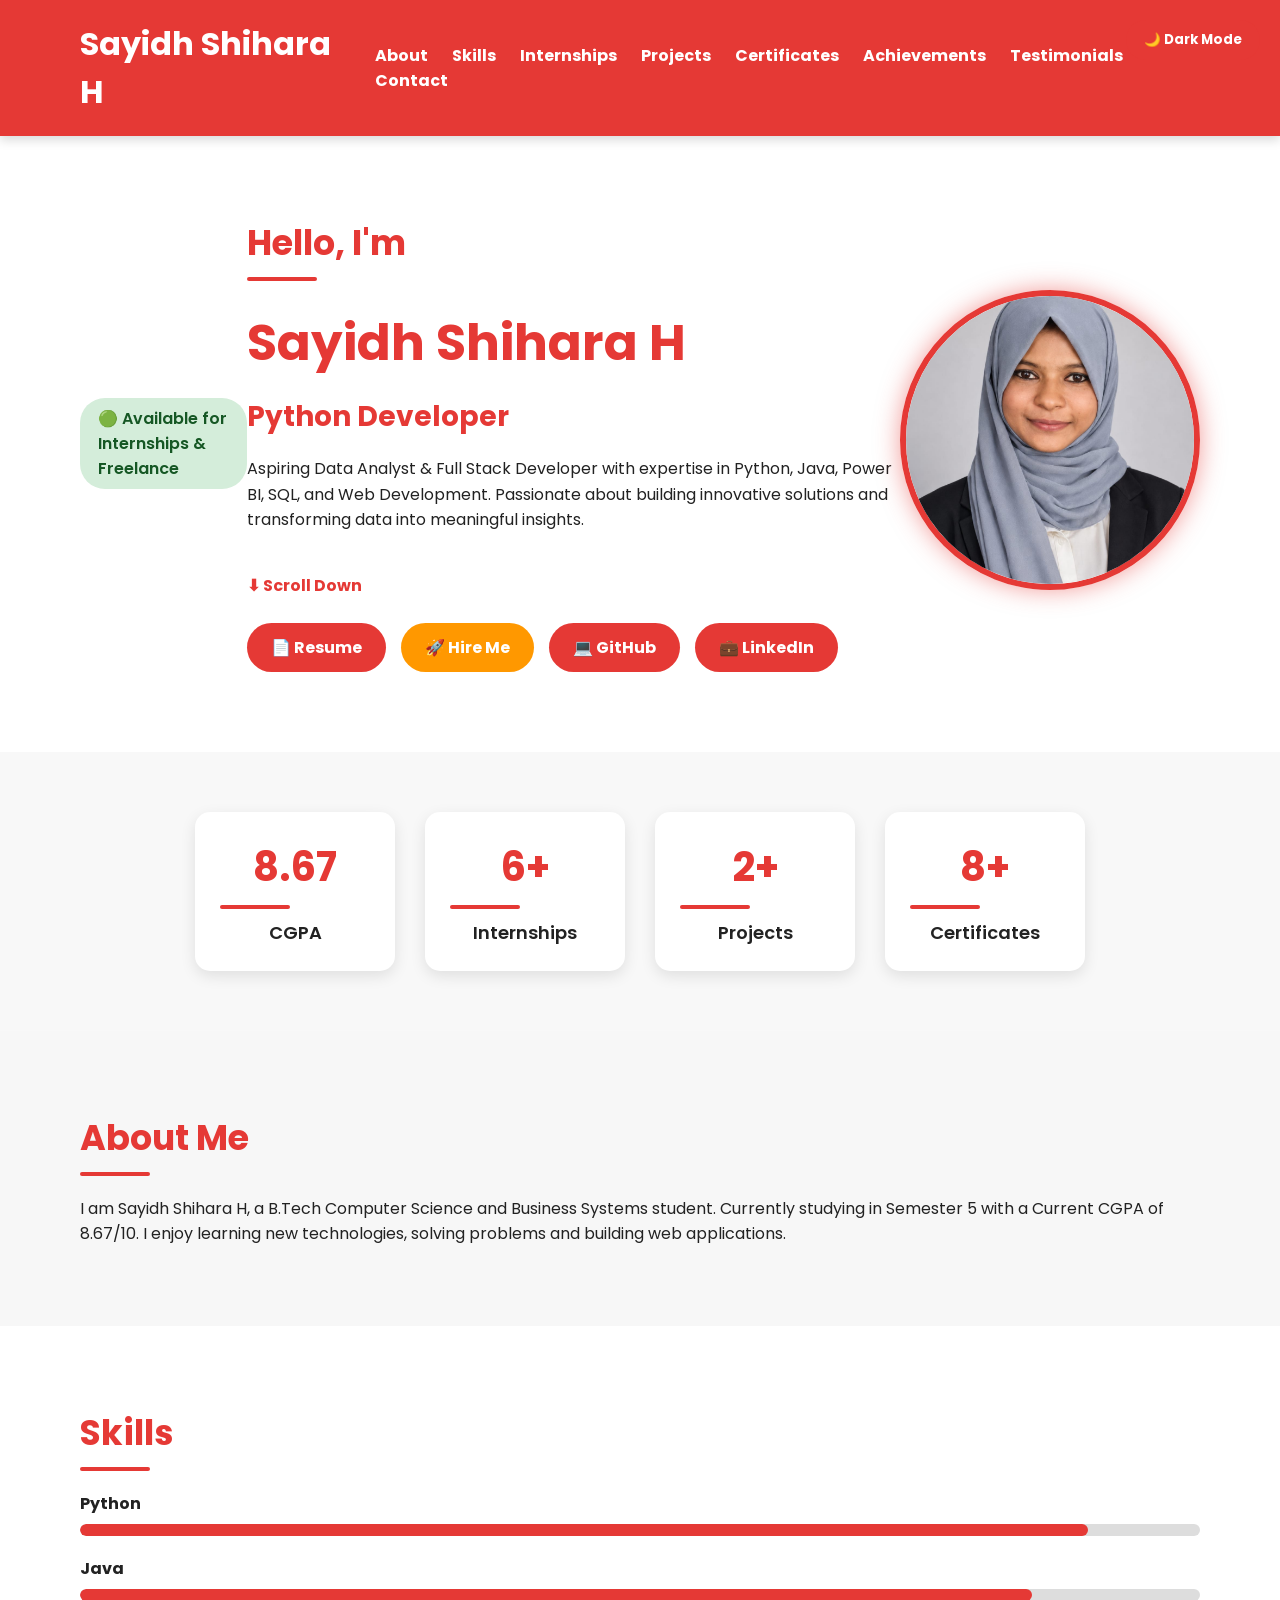
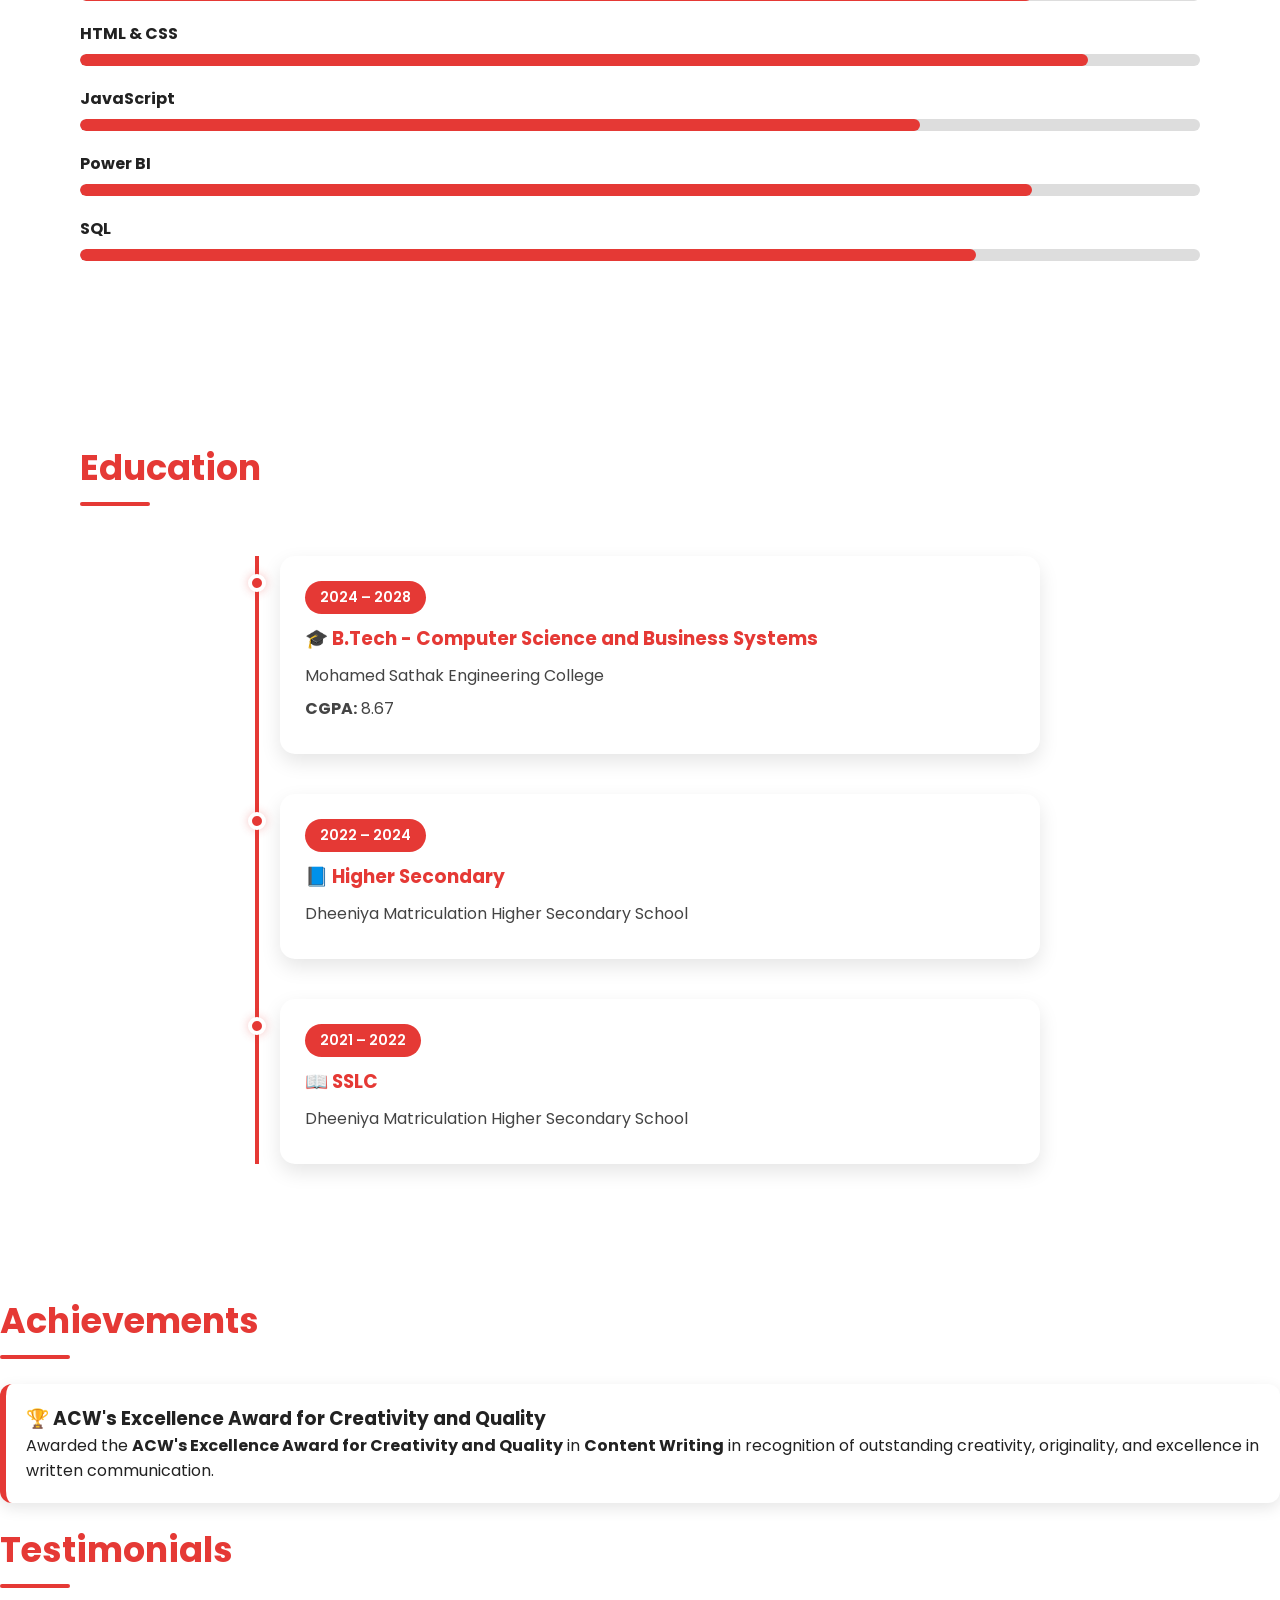
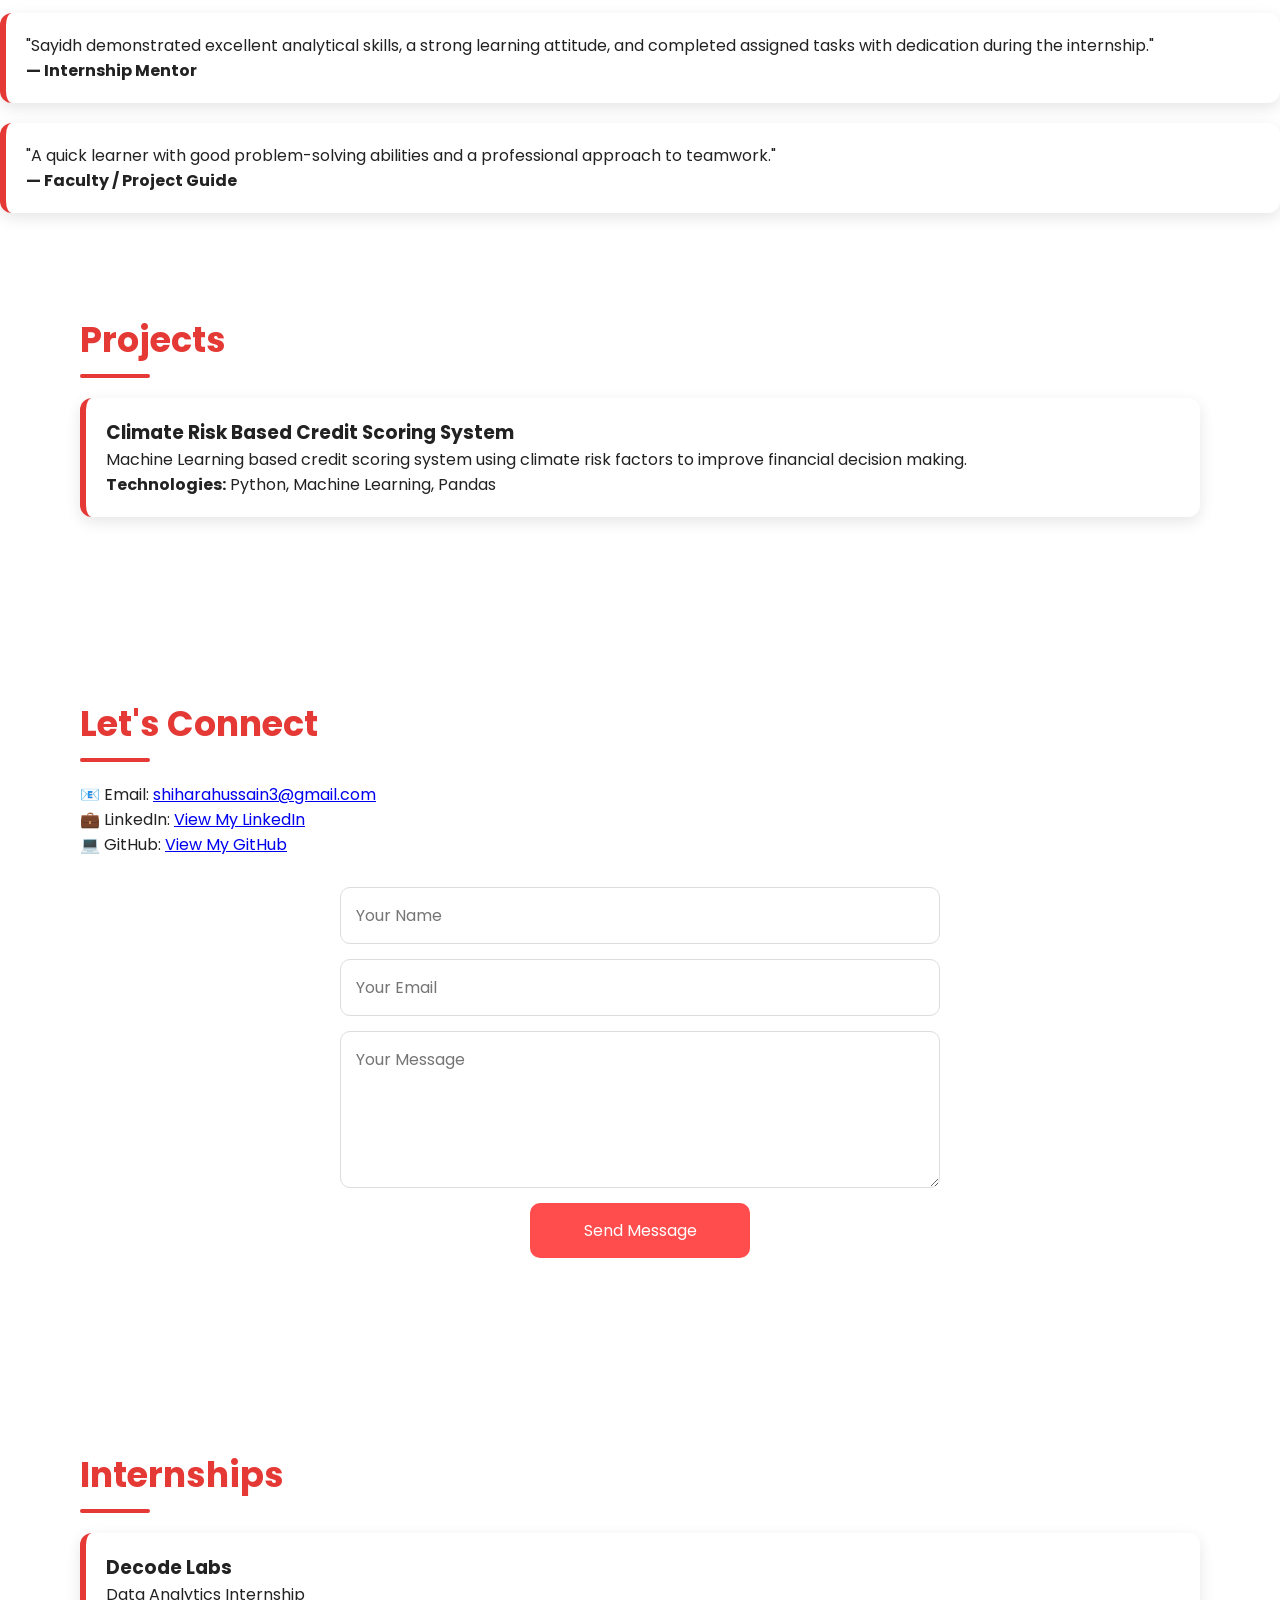
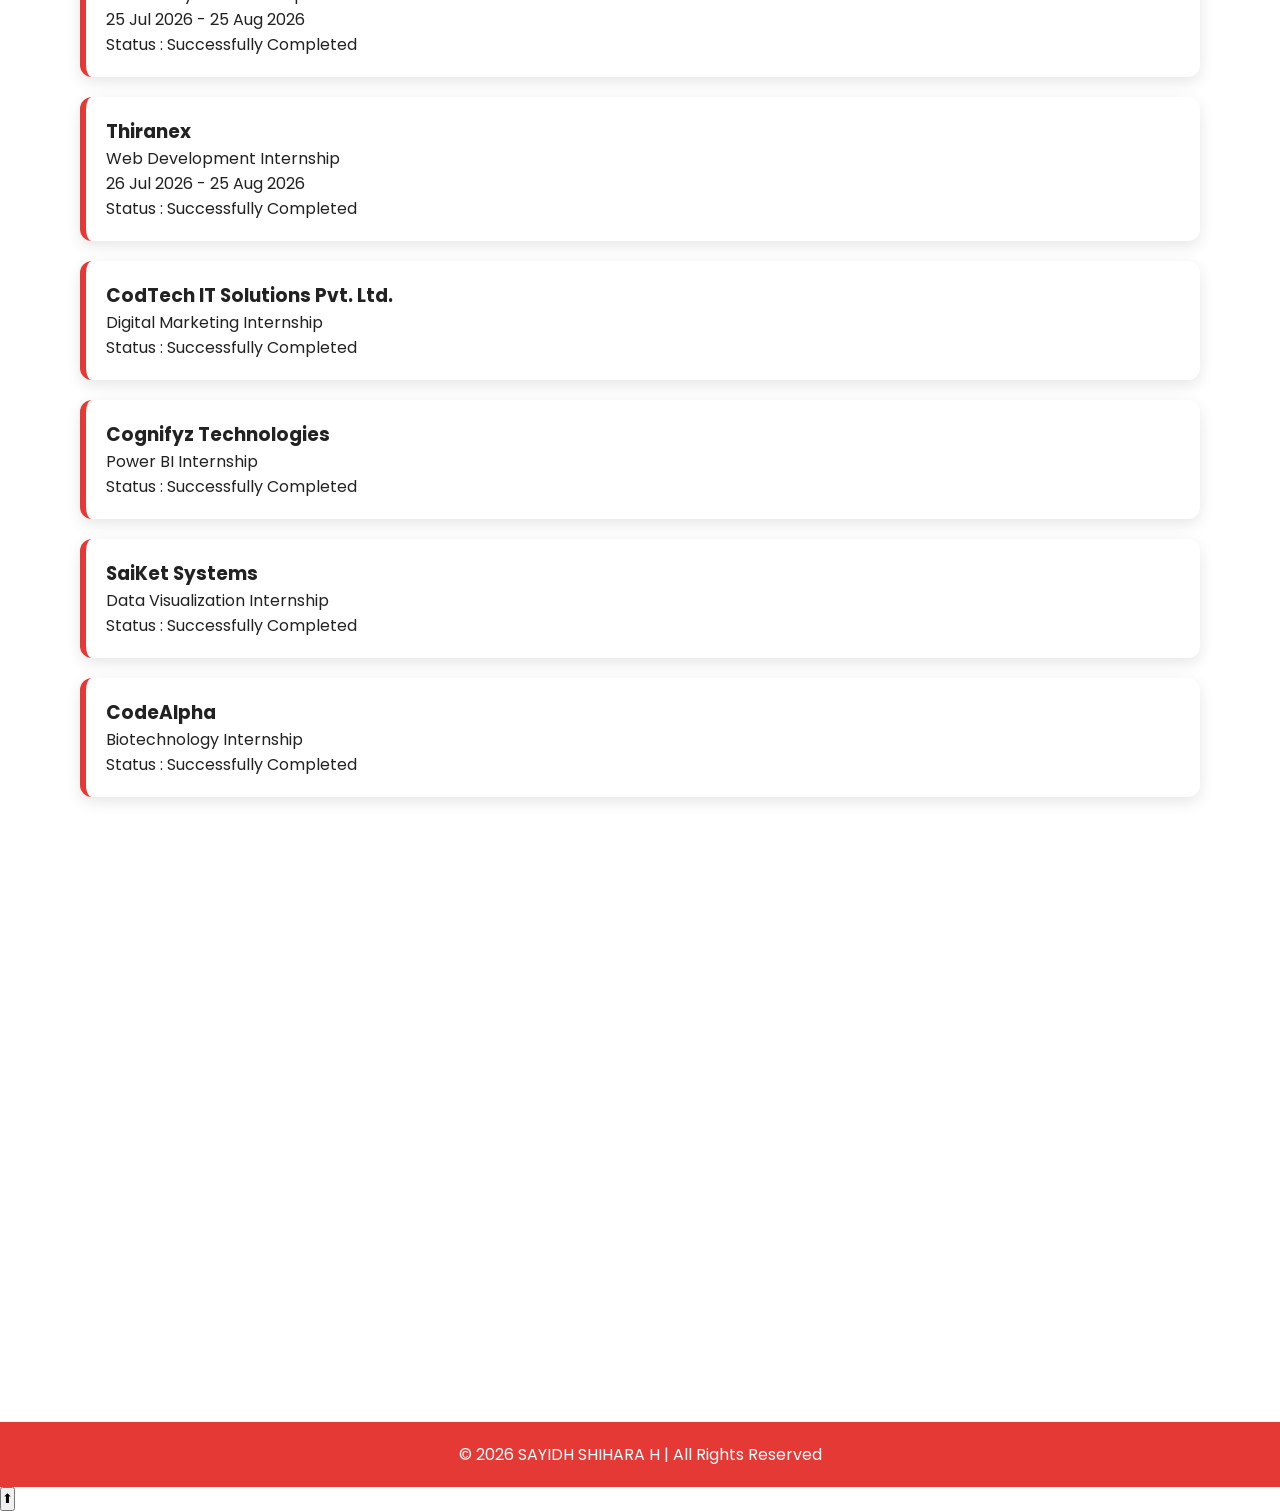
==== index.html @ 44b166b5 "Add files via upload" ====
<!DOCTYPE html>
<html lang="en">

<head>
    <meta charset="UTF-8">
    <meta name="viewport" content="width=device-width, initial-scale=1.0">

    <title>Sayidh Shihara H | Portfolio</title>

    <link rel="icon" type="image/jpeg" href="favicon.jpeg">

    <!-- Google tag (gtag.js) -->
<script async src="https://www.googletagmanager.com/gtag/js?id=G-M0T9Z98PK7"></script>
<script>
  window.dataLayer = window.dataLayer || [];
  function gtag(){dataLayer.push(arguments);}
  gtag('js', new Date());

  gtag('config', 'G-M0T9Z98PK7');
</script>

    <link href="https://fonts.googleapis.com/css2?family=Poppins:wght@300;400;500;600;700&display=swap" rel="stylesheet">
    <link rel="stylesheet" href="style.css">
    <link rel="stylesheet" href="https://unpkg.com/aos@2.3.4/dist/aos.css">
</head>

<body>

    <header>
    <h1>Sayidh Shihara H</h1>

    <nav>
        <a href="#about">About</a>
        <a href="#skills">Skills</a>
        <a href="#experience">Internships</a>
        <a href="#projects">Projects</a>
        <a href="#certificates">Certificates</a>
        <a href="#achievements">Achievements</a>
        <a href="#testimonials">Testimonials</a>
        <a href="#contact">Contact</a>
    </nav>
</header>

<button id="darkModeBtn">🌙 Dark Mode</button>

<section class="hero">

    <p class="badge">🟢 Available for Internships & Freelance</p>

    <div class="hero-text">
        <h2>Hello, I'm</h2>
        <h1>Sayidh Shihara H</h1>

        <h3 id="typing"></h3>

        <p>
            <p>Aspiring Data Analyst & Full Stack Developer with expertise in Python, Java, Power BI, SQL, and Web Development. Passionate about building innovative solutions and transforming data into meaningful insights.
</p>
        </p>

        <div class="scroll-down">
    <a href="#about">⬇ Scroll Down</a>
</div>

       <div class="hero-buttons">

    <a href="resume.pdf" class="btn" download>
    📄 Resume
</a>

    <a href="#contact" class="btn hire-btn">
        🚀 Hire Me
    </a>

    <a href="https://github.com/shiharahussain3-byte" target="_blank" class="btn">
        💻 GitHub
    </a>

   <a href="https://www.linkedin.com/in/sayidh-shihara-h-94041b404" target="_blank" class="btn">
                💼 LinkedIn
            </a>

        </div>

    </div>   
    
    <!-- hero-text CLOSED HERE -->

    <div class="hero-image">
        <img src="images/profile.jpeg" alt="Sayidh Shihara H">
    </div>

</section>

    <section id="stats">

    <div class="stat-card">
        <h2>8.67</h2>
        <p>CGPA</p>
    </div>

    <div class="stat-card">
        <h2>6+</h2>
        <p>Internships</p>
    </div>

    <div class="stat-card">
        <h2>2+</h2>
        <p>Projects</p>
    </div>

    <div class="stat-card">
        <h2>8+</h2>
        <p>Certificates</p>
    </div>

</section>

<section id="about" data-aos="fade-up">

<h2>About Me</h2>

<p>
I am Sayidh Shihara H, a B.Tech Computer Science and Business Systems student.
Currently studying in Semester 5 with a Current CGPA of 8.67/10.
I enjoy learning new technologies, solving problems and building web applications.
</p>

</section>

<section id="skills" data-aos="fade-right">

<h2>Skills</h2>

<div class="skill">
    <p>Python</p>
    <div class="bar"><div class="python"></div></div>
</div>

<div class="skill">
    <p>Java</p>
    <div class="bar"><div class="java"></div></div>
</div>

<div class="skill">
    <p>HTML & CSS</p>
    <div class="bar"><div class="html"></div></div>
</div>

<div class="skill">
    <p>JavaScript</p>
    <div class="bar"><div class="js"></div></div>
</div>

<div class="skill">
    <p>Power BI</p>
    <div class="bar"><div class="powerbi"></div></div>
</div>

<div class="skill">
    <p>SQL</p>
    <div class="bar"><div class="sql"></div></div>
</div>

</section>

<section id="education" data-aos="fade-up">
    <h2>Education</h2>

    <div class="timeline">

        <div class="timeline-item">
            <div class="timeline-dot"></div>

            <div class="timeline-content">
                <span class="year">2024 – 2028</span>
                <h3>🎓 B.Tech - Computer Science and Business Systems</h3>
                <p>Mohamed Sathak Engineering College</p>
                <p><strong>CGPA:</strong> 8.67</p>
            </div>
        </div>

        <div class="timeline-item">
            <div class="timeline-dot"></div>

            <div class="timeline-content">
                <span class="year">2022 – 2024</span>
                <h3>📘 Higher Secondary</h3>
                <p>Dheeniya Matriculation Higher Secondary School</p>
            </div>
        </div>

        <div class="timeline-item">
            <div class="timeline-dot"></div>

            <div class="timeline-content">
                <span class="year">2021 – 2022</span>
                <h3>📖 SSLC</h3>
                <p>Dheeniya Matriculation Higher Secondary School</p>
            </div>
        </div>

    </div>

</section>

<section id="achievements" data-aos="fade-up">

    <h2>Achievements</h2>

    <div class="project">
        <h3>🏆 ACW's Excellence Award for Creativity and Quality</h3>
        <p>
            Awarded the <strong>ACW's Excellence Award for Creativity and Quality</strong>
            in <strong>Content Writing</strong> in recognition of outstanding creativity,
            originality, and excellence in written communication.
        </p>
    </div>

</section>

<section id="testimonials" data-aos="fade-up">

    <h2>Testimonials</h2>

    <div class="project">
        <p>
            "Sayidh demonstrated excellent analytical skills, a strong learning attitude,
            and completed assigned tasks with dedication during the internship."
        </p>

        <h4>— Internship Mentor</h4>
    </div>

    <div class="project">
        <p>
            "A quick learner with good problem-solving abilities and a professional
            approach to teamwork."
        </p>

        <h4>— Faculty / Project Guide</h4>
    </div>

</section>

<section id="projects" data-aos="zoom-in">

<h2>Projects</h2>

<div class="project">
<h3>Climate Risk Based Credit Scoring System</h3>

<p>
Machine Learning based credit scoring system using climate risk factors to improve financial decision making.
</p>

<p><strong>Technologies:</strong> Python, Machine Learning, Pandas</p>

</div>

</section>

<section id="contact" data-aos="fade-up">

<h2>Let's Connect</h2>

<p>
📧 Email:
<a href="mailto:shiharahussain3@gmail.com">
shiharahussain3@gmail.com
</a>
</p>

<p>
💼 LinkedIn:
<a href="https://www.linkedin.com/in/sayidh-shihara-h-94041b404" target="_blank">
View My LinkedIn
</a>
</p>

<p>
💻 GitHub:
<a href="https://github.com/shiharahussain3-byte" target="_blank">
View My GitHub
</a>
</p>

<form action="https://formspree.io/f/xdenovek" method="POST" class="contact-form">

    <input type="text" name="name" placeholder="Your Name" required>

    <input type="email" name="email" placeholder="Your Email" required>

    <textarea name="message" rows="5" placeholder="Your Message" required></textarea>

    <button type="submit">Send Message</button>

</form>

</section>

<section id="experience" data-aos="fade-left"> 

<h2>Internships</h2>

<div class="project">
<h3>Decode Labs</h3>
<p>Data Analytics Internship</p>
<p>25 Jul 2026 - 25 Aug 2026</p>
<p>Status : Successfully Completed</p>
</div>

<div class="project">
<h3>Thiranex</h3>
<p>Web Development Internship</p>
<p>26 Jul 2026 - 25 Aug 2026</p>
<p>Status : Successfully Completed</p>
</div>

<div class="project">
<h3>CodTech IT Solutions Pvt. Ltd.</h3>
<p>Digital Marketing Internship</p>
<p>Status : Successfully Completed</p>
</div>

<div class="project">
<h3>Cognifyz Technologies</h3>
<p>Power BI Internship</p>
<p>Status : Successfully Completed</p>
</div>

<div class="project">
<h3>SaiKet Systems</h3>
<p>Data Visualization Internship</p>
<p>Status : Successfully Completed</p>
</div>

<div class="project">
<h3>CodeAlpha</h3>
<p>Biotechnology Internship</p>
<p>Status : Successfully Completed</p>
</div>

</section>

<section id="certificates" data-aos="flip-up">

<h2>Certificates</h2>

<ul>
<li>Python Programming</li>
<li>Power BI</li>
<li>Data Analytics Internship - Decode Labs (Successfully completed)</li>
<li>Web Development Internship - Thiranex (Successfully completed)</li>
<li>Digital Marketing Internship - CodTech (Successfully completed)</li>
<li>Power BI Internship - Cognifyz (Successfully completed)</li>
<li>Data Visualization Internship - SaiKet (Successfully completed)</li>
<li>Biotechnology Internship - CodeAlpha (Successfully completed)</li>

</ul>

</section>

<footer>

    <p>© 2026 SAYIDH SHIHARA H | All Rights Reserved</p>

</footer>

<button id="topBtn">⬆</button>

<script src="https://unpkg.com/aos@2.3.4/dist/aos.js"></script>

<script>
AOS.init({
    duration:1000,
    once:true
});
</script>

<script src="script.js"></script>

</body>
</html>
---- style.css ----
html{
    scroll-behavior:smooth;
}

*{
    margin:0;
    padding:0;
    box-sizing:border-box;
    font-family:'Poppins',sans-serif;
}

html{
    scroll-behavior: smooth;
}

*{
    margin:0;
    padding:0;
    box-sizing:border-box;
}

body{
    font-family:Arial, sans-serif;
    background:#ffffff;
    color:#222;
}

header{
    display:flex;
    justify-content:space-between;
    align-items:center;
    padding:20px 80px;
    background:#E53935;

    position:sticky;
    top:0;
    z-index:1000;
    box-shadow:0 4px 10px rgba(0,0,0,0.15);
}

header h1{
    color:white;
}

nav a{
    color:white;
    text-decoration:none;
    margin-left:20px;
    font-weight:bold;
}

@media(max-width:768px){

    header{
    padding:20px;
    flex-direction:column;
}

}

.hero{
    display:flex;
    justify-content:space-around;
    align-items:center;
    padding:80px;
}

.hero-text h1{
    font-size:50px;
    color:#E53935;
}

.hero-text h3{
    margin:15px 0;
}

.hero-text p{
    margin-bottom:20px;
    line-height:1.6;
}

.btn{
    display:inline-block;
    padding:12px 25px;
    background:#E53935;
    color:white;
    text-decoration:none;
    border-radius:30px;
    font-weight:bold;
    transition:0.3s;
}

.btn:hover{
    background:black;
    transform:scale(1.05);
}

.hero-image img{
    width:300px;
    height:300px;
    object-fit:cover;
    border-radius:50%;
    border:6px solid #E53935;
    box-shadow:0 0 25px rgba(229,57,53,0.5);
    transition:0.4s;
}

.hero-image img:hover{
    transform:scale(1.05);
    box-shadow:0 0 40px rgba(229,57,53,0.8);
}

#about{
    padding:80px;
    background:#f7f7f7;
}

#about h2{
    color:#E53935;
    margin-bottom:20px;
}

#skills,
#education,
#experience,
#projects,
#certificates,
#contact{
    padding:80px;
}

#skills h2,
#education h2,
#experience h2,
#projects h2,
#certificates h2,
#contact h2{
    color:#E53935;
    margin-bottom:20px;
}

#skills ul,
#certificates ul{
    list-style:square;
    margin-left:30px;
}

#skills li,
#certificates li{
    margin:10px 0;
}

.project{
    background: white;
    padding: 20px;
    margin: 20px 0;
    border-left: 6px solid #E53935;
    border-radius: 12px;
    box-shadow: 0 5px 15px rgba(0,0,0,0.1);
    transition: 0.3s;
}

.project:hover{
    transform: translateY(-8px);
    box-shadow: 0 10px 25px rgba(0,0,0,0.2);
}

footer{
    background:#E53935;
    color:white;
    text-align:center;
    padding:20px;
}

#skills ul{
    display: flex;
    flex-wrap: wrap;
    gap: 15px;
    list-style: none;
    padding: 0;
}

#skills li{
    background: #E53935;
    color: white;
    padding: 12px 22px;
    border-radius: 30px;
    font-weight: bold;
    transition: 0.3s;
}

#skills li:hover{
    background: black;
    transform: scale(1.1);
}

section h2{
    font-size: 35px;
    color: #E53935;
    margin-bottom: 25px;
    position: relative;
}

section h2::after{
    content: "";
    width: 70px;
    height: 4px;
    background: #E53935;
    display: block;
    margin-top: 8px;
    border-radius: 5px;
}

.skill{
    margin-bottom:20px;
}

.skill p{
    font-weight:bold;
    margin-bottom:8px;
}

.bar{
    width:100%;
    height:12px;
    background:#ddd;
    border-radius:10px;
    overflow:hidden;
}

.bar div{
    height:100%;
    background:#E53935;
    border-radius:10px;
}

.python{width:90%;}
.java{width:85%;}
.html{width:90%;}
.js{width:75%;}
.powerbi{width:85%;}
.sql{width:80%;}

.social{
    text-align:center;
    margin-top:20px;
}

.social a{
    display:inline-block;
    margin:10px;
    padding:10px 20px;
    background:#E53935;
    color:white;
    text-decoration:none;
    border-radius:25px;
    font-weight:bold;
    transition:0.3s;
}

.social a:hover{
    background:black;
    transform:translateY(-3px);
}

#stats{
    display:flex;
    justify-content:center;
    gap:30px;
    flex-wrap:wrap;
    padding:60px 10%;
    background:#f8f8f8;
}

.stat-card{
    background:white;
    width:200px;
    text-align:center;
    padding:25px;
    border-radius:15px;
    box-shadow:0 5px 15px rgba(0,0,0,0.1);
    transition:0.3s;
}

.stat-card:hover{
    transform:translateY(-10px);
}

.stat-card h2{
    color:#E53935;
    font-size:40px;
    margin-bottom:10px;
}

.stat-card p{
    font-size:18px;
    font-weight:600;
}

#darkModeBtn{
    position:fixed;
    top:20px;
    right:20px;
    padding:10px 18px;
    border:none;
    border-radius:30px;
    background:#E53935;
    color:white;
    cursor:pointer;
    font-weight:bold;
    z-index:1000;
}

#darkModeBtn:hover{
    background:black;
}

.dark{
    background:#121212;
    color:white;
}

.dark header,
.dark footer{
    background:#1e1e1e;
}

.dark .project,
.dark .stat-card{
    background:#222;
    color:white;
}

.dark a{
    color:#ff6b6b;
}

#typing{
    color:#E53935;
    font-size:28px;
    font-weight:700;
    height:40px;
}

#darkModeBtn{
    position:fixed;
    top:20px;
    right:20px;
    padding:10px 18px;
    border:none;
    border-radius:30px;
    background:#E53935;
    color:white;
    cursor:pointer;
    font-weight:bold;
    z-index:9999;
}

.dark{
    background:#121212;
    color:white;
}

.dark header{
    background:#1f1f1f;
}

.dark footer{
    background:#1f1f1f;
}

/* About Section */
.dark #about{
    background:#1a1a1a;
    color:white;
}

.dark #about h2{
    color:#ff4d4d;
}

.dark #about p{
    color:white;
}

/* Skills */
.dark #skills{
    background:#121212;
    color:white;
}

.dark #skills h2{
    color:#ff4d4d;
}

.dark .skill p{
    color:white;
}

/* Projects */
.dark #projects{
    background:#1a1a1a;
    color:white;
}

.dark #projects h2,
.dark #projects h3{
    color:#ff4d4d;
}

.dark .project p{
    color:white;
}

/* Internships */
.dark #experience{
    background:#121212;
    color:white;
}

.dark #experience h2{
    color:#ff4d4d;
}

/* Certificates */
.dark #certificates{
    background:#1a1a1a;
    color:white;
}

.dark #certificates h2{
    color:#ff4d4d;
}

.dark #certificates li{
    color:white;
}

/* Contact */
.dark #contact{
    background:#121212;
    color:white;
}

.dark #contact h2{
    color:#ff4d4d;
}

.dark #contact a{
    color:#4da6ff;
}

@media(max-width:768px){

.hero{
    flex-direction:column;
    text-align:center;
}

.hero-text h1{
    font-size:28px;
    white-space:nowrap;
}

.hero-image img{
    width:220px;
    height:220px;
}

nav{
    display:flex;
    flex-wrap:wrap;
    justify-content:center;
    gap:10px;
}

#stats{
    flex-direction:column;
    align-items:center;
}

.stat-card{
    width:90%;
}

}

.social-links{
    margin-top:20px;
}

.social-links a{
    display:inline-block;
    margin-right:15px;
    margin-top:10px;
    padding:10px 20px;
    background:#E53935;
    color:white;
    text-decoration:none;
    border-radius:25px;
    font-weight:600;
    transition:0.3s;
}

.social-links a:hover{
    background:black;
    transform:translateY(-3px);
}

.hero-buttons{
    display:flex;
    gap:15px;
    flex-wrap:wrap;
    margin-top:25px;
}

.hero-buttons .btn{
    text-decoration:none;
    padding:12px 24px;
    border-radius:30px;
}

.contact-form{
    max-width:600px;
    margin:40px auto;
    display:flex;
    flex-direction:column;
    gap:15px;
}

.contact-form input,
.contact-form textarea{
    padding:15px;
    border:2px solid #E53935;
    border-radius:10px;
    font-size:16px;
    outline:none;
}

.contact-form input:focus,
.contact-form textarea:focus{
    border-color:black;
}

.contact-form button{
    width:220px;
    margin:auto;
}

.contact-form{
    max-width:600px;
    margin:30px auto;
    display:flex;
    flex-direction:column;
    gap:15px;
}

.contact-form input,
.contact-form textarea{
    padding:15px;
    border:1px solid #ddd;
    border-radius:10px;
    font-size:16px;
    font-family:'Poppins',sans-serif;
}

.contact-form button{
    background:#ff4d4d;
    color:white;
    border:none;
    padding:15px;
    border-radius:10px;
    cursor:pointer;
    font-size:16px;
    transition:.3s;
}

.contact-form button:hover{
    background:#e63b3b;
    transform:translateY(-2px);
}

.hire-btn{
    background:#ff9800;
    color:white !important;
    text-decoration:none;
}

.hire-btn:hover{
    background:#ff6f00;
}

.badge{
    display:inline-block;
    margin:15px 0;
    padding:8px 18px;
    background:#d4edda;
    color:#155724;
    border-radius:25px;
    font-weight:600;
}

.scroll-down{
    margin-top:40px;
}

.scroll-down a{
    text-decoration:none;
    color:#E53935;
    font-weight:bold;
    animation:bounce 1.5s infinite;
}

@keyframes bounce{
    0%,100%{transform:translateY(0);}
    50%{transform:translateY(10px);}
}

.badge{
    display:inline-block;
    margin:15px 0;
    padding:8px 18px;
    background:#d4edda;
    color:#155724;
    border-radius:25px;
    font-weight:600;
}

/* Education Timeline */

.timeline{
    position:relative;
    max-width:800px;
    margin:50px auto;
    padding-left:40px;
}

.timeline::before{
    content:"";
    position:absolute;
    left:15px;
    top:0;
    width:4px;
    height:100%;
    background:#E53935;
}

.timeline-item{
    position:relative;
    margin-bottom:40px;
}

.timeline-dot{
    position:absolute;
    left:-32px;
    top:18px;
    width:18px;
    height:18px;
    background:#E53935;
    border-radius:50%;
    border:4px solid white;
    box-shadow:0 0 10px rgba(229,57,53,.3);
}

.timeline-content{
    background:#fff;
    padding:25px;
    border-radius:15px;
    box-shadow:0 8px 20px rgba(0,0,0,.1);
    transition:.3s;
}

.timeline-content:hover{
    transform:translateY(-6px);
    box-shadow:0 12px 25px rgba(0,0,0,.15);
}

.timeline-content h3{
    color:#E53935;
    margin:10px 0;
}

.timeline-content p{
    margin:8px 0;
    color:#444;
}

.year{
    display:inline-block;
    background:#E53935;
    color:#fff;
    padding:6px 15px;
    border-radius:20px;
    font-size:14px;
    font-weight:600;
}

/* Dark Mode */

.dark .timeline-content{
    background:#222;
}

.dark .timeline-content p{
    color:white;
}

.dark .timeline-dot{
    border-color:#222;
}

/* Mobile */

@media(max-width:768px){

.timeline{
    padding-left:30px;
}

.timeline-dot{
    left:-28px;
}

.timeline-content{
    padding:18px;
}

}
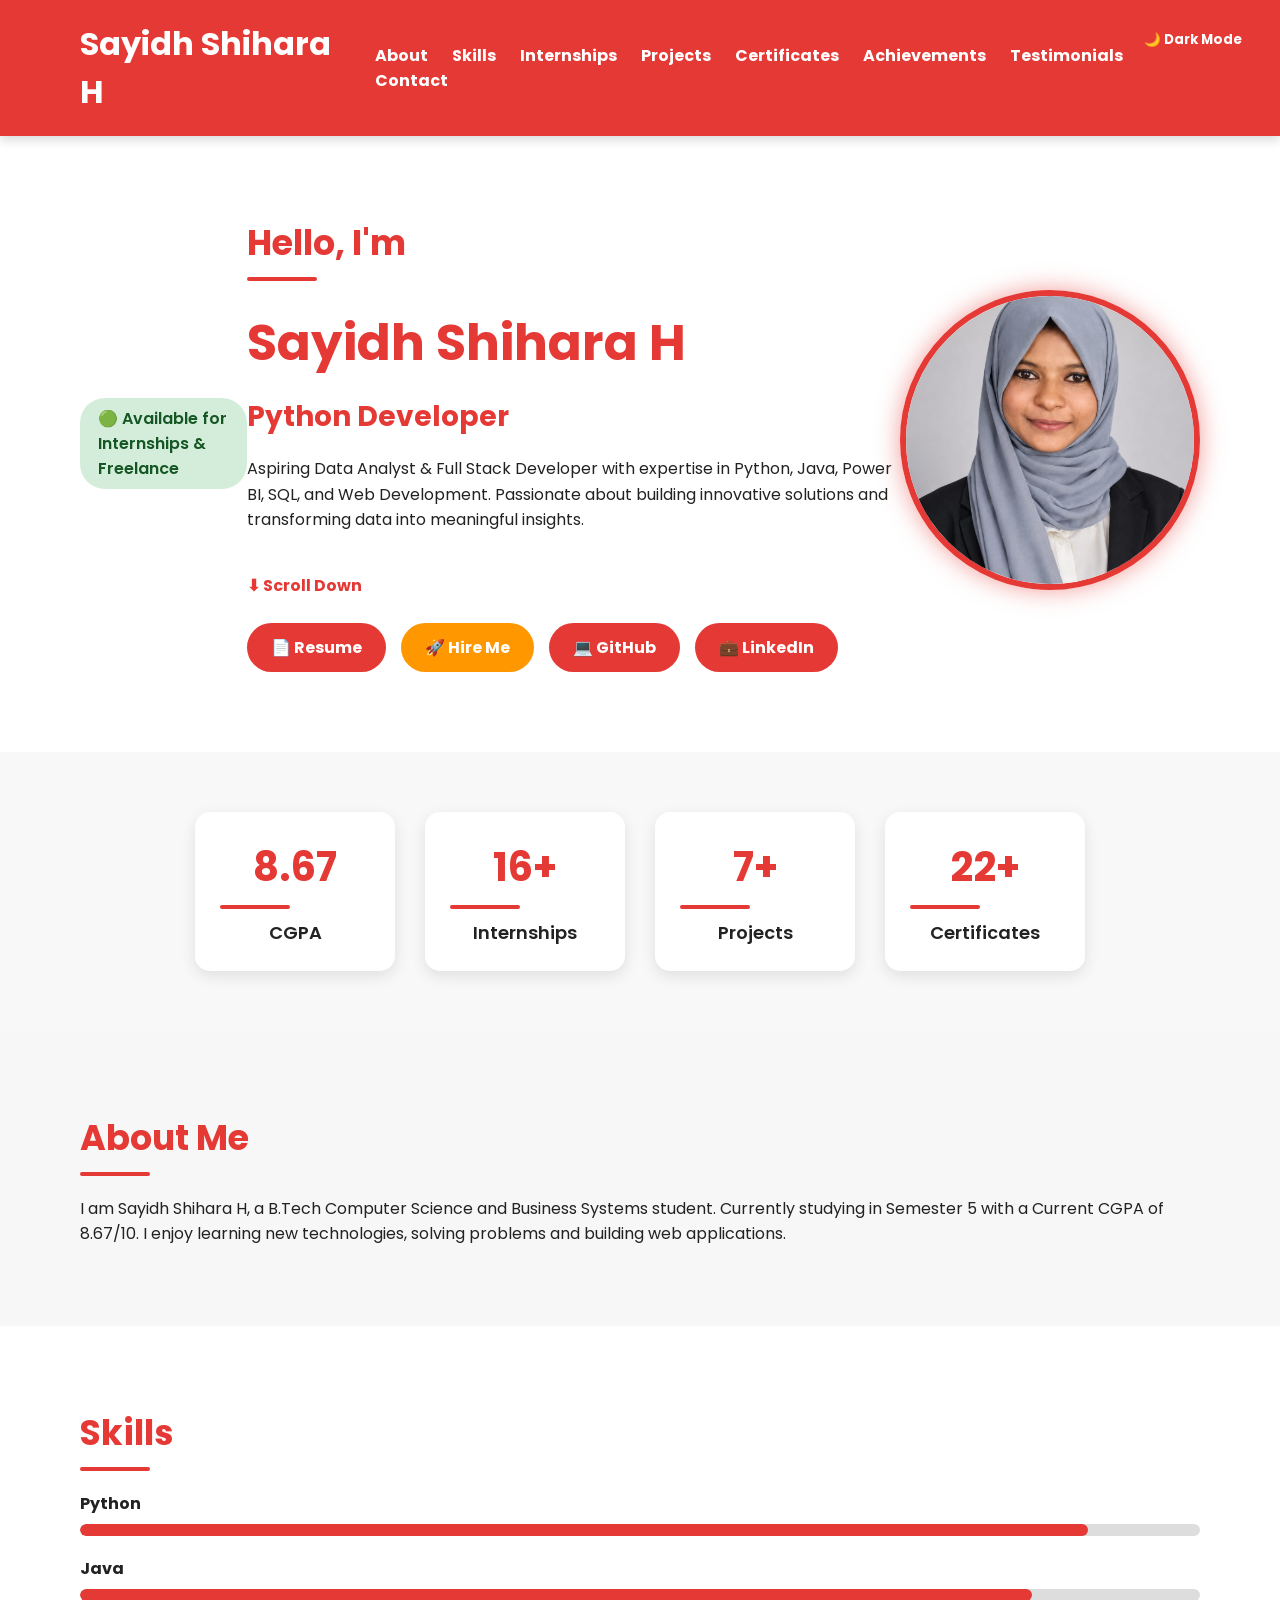
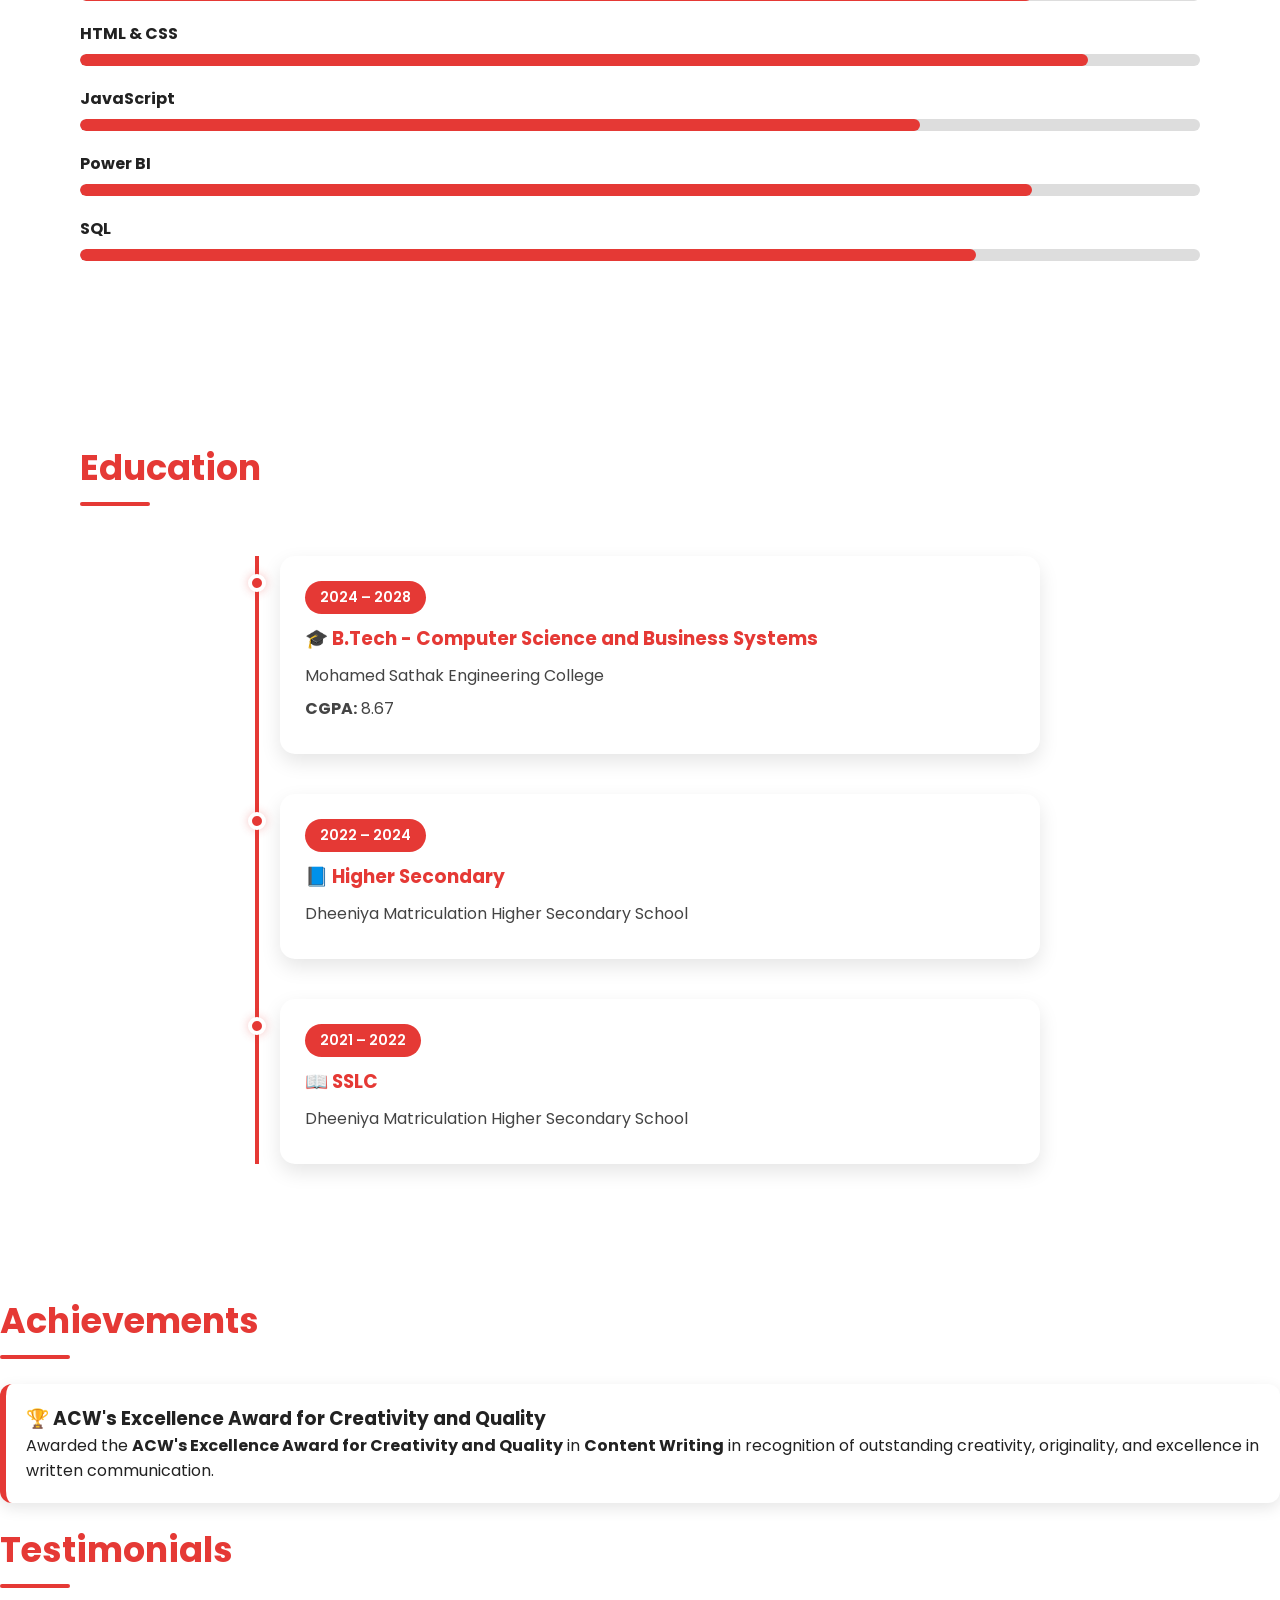
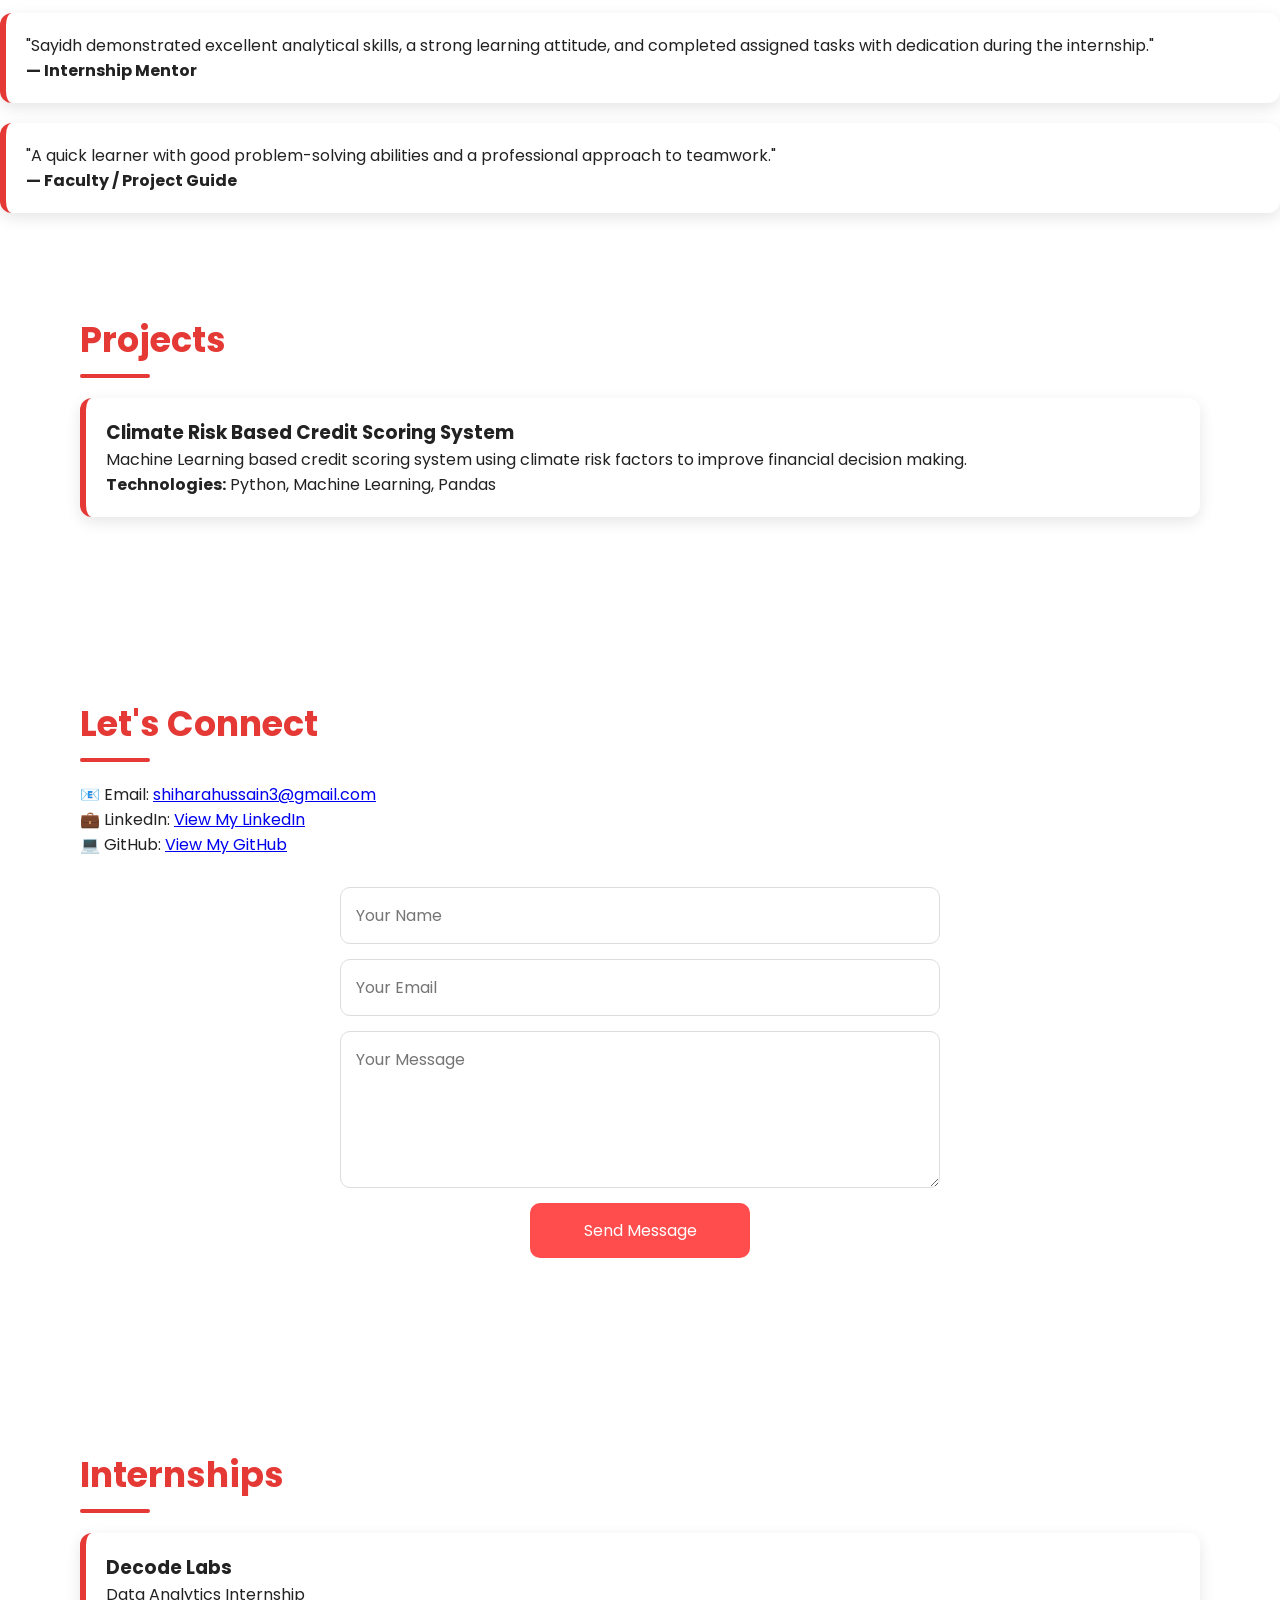
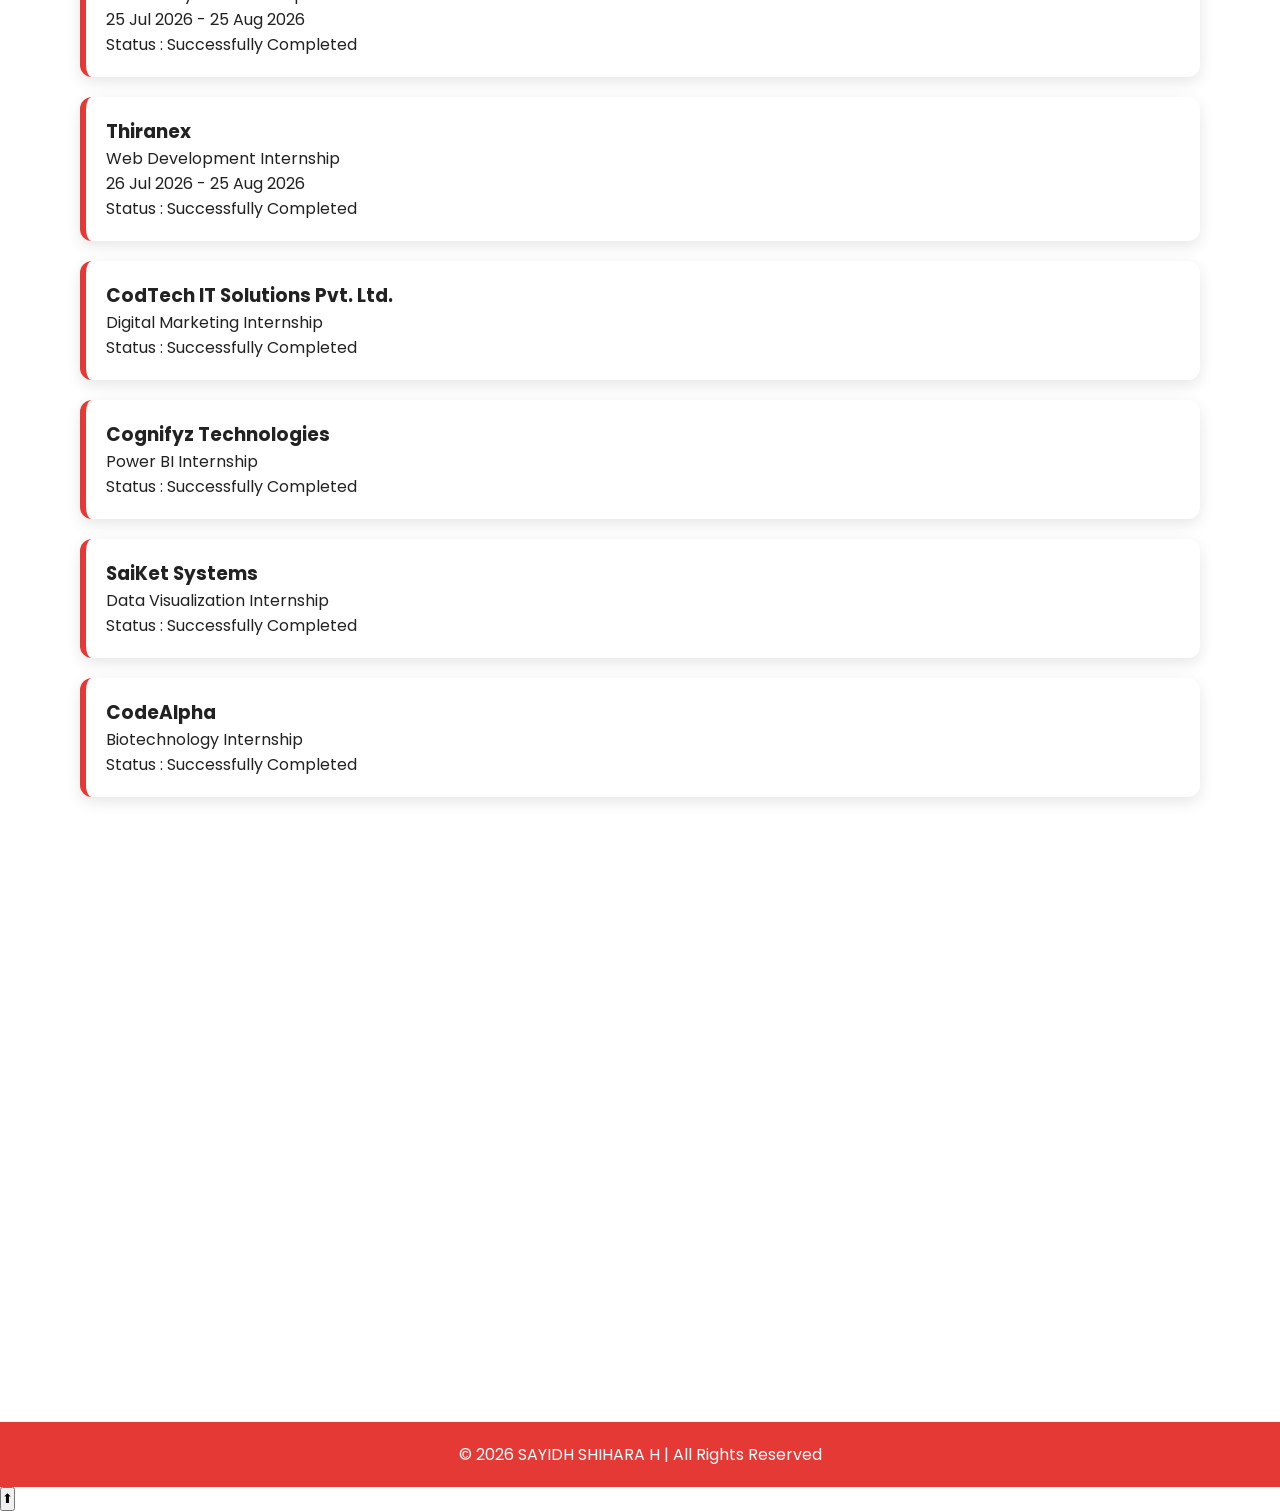
==== commit 9e6ce631: "Add files via upload" ====
--- a/index.html
+++ b/index.html
@@ -64,7 +64,10 @@
 
        <div class="hero-buttons">
 
-    <a href="resume.pdf" class="btn" download>
+<a href="SAYIDH_SHIHARA_H_ATS_RESUME.pdf"
+   target="_blank"
+   class="btn"
+   download>
     📄 Resume
 </a>
 
@@ -100,17 +103,17 @@
     </div>
 
     <div class="stat-card">
-        <h2>6+</h2>
+        <h2>16+</h2>
         <p>Internships</p>
     </div>
 
     <div class="stat-card">
-        <h2>2+</h2>
+        <h2>7+</h2>
         <p>Projects</p>
     </div>
 
     <div class="stat-card">
-        <h2>8+</h2>
+        <h2>22+</h2>
         <p>Certificates</p>
     </div>
 
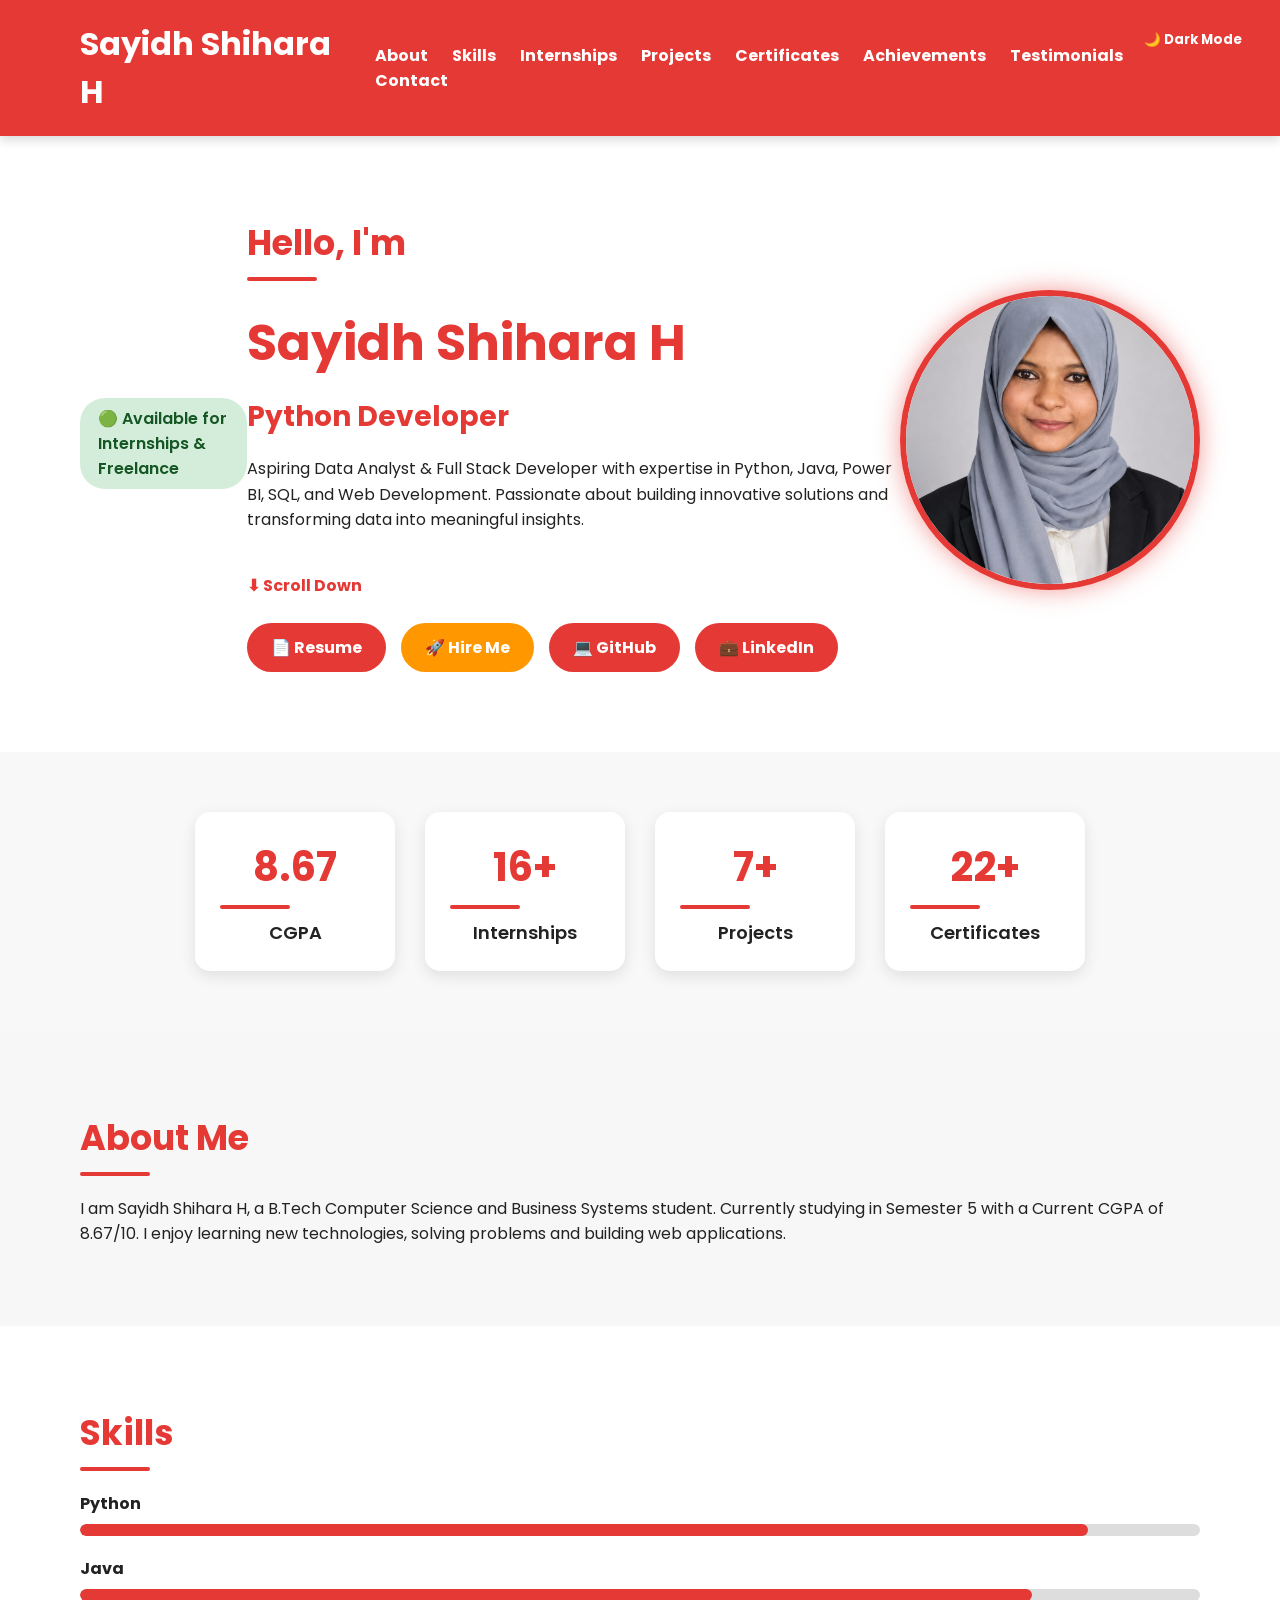
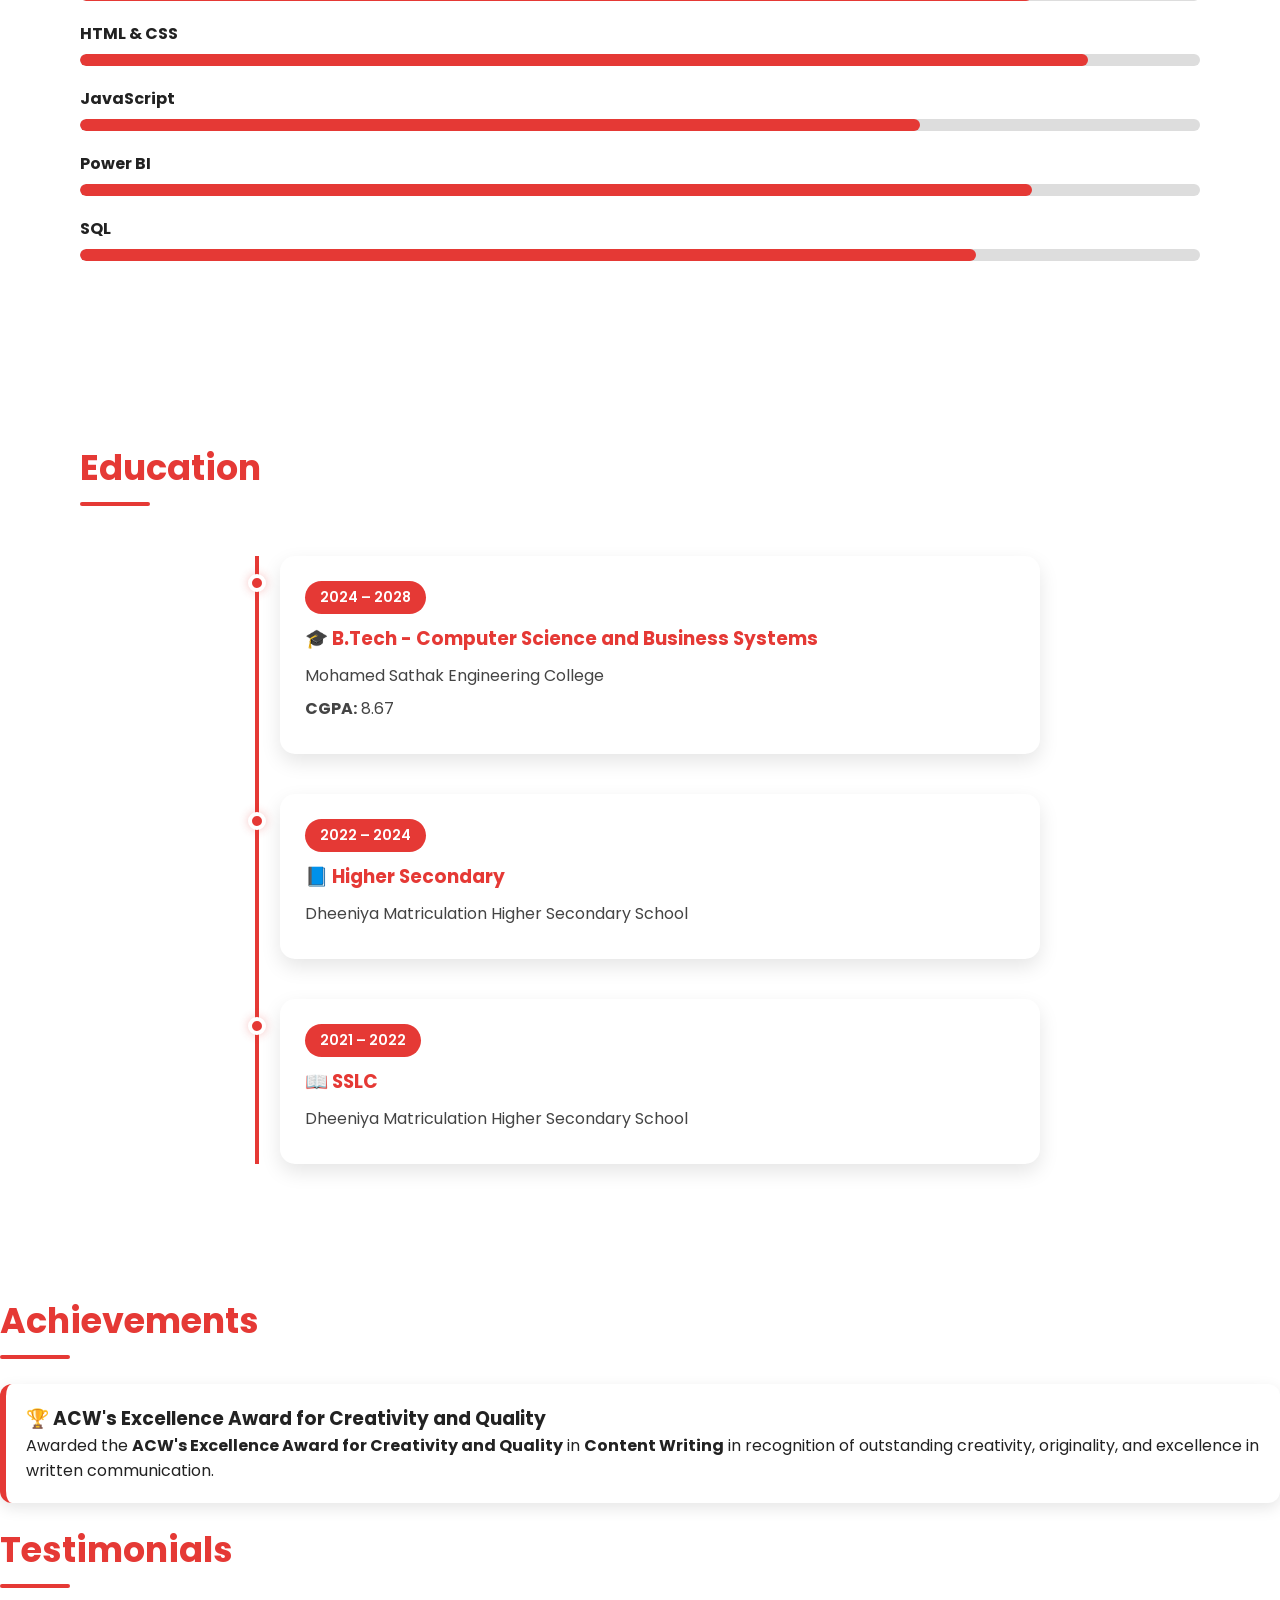
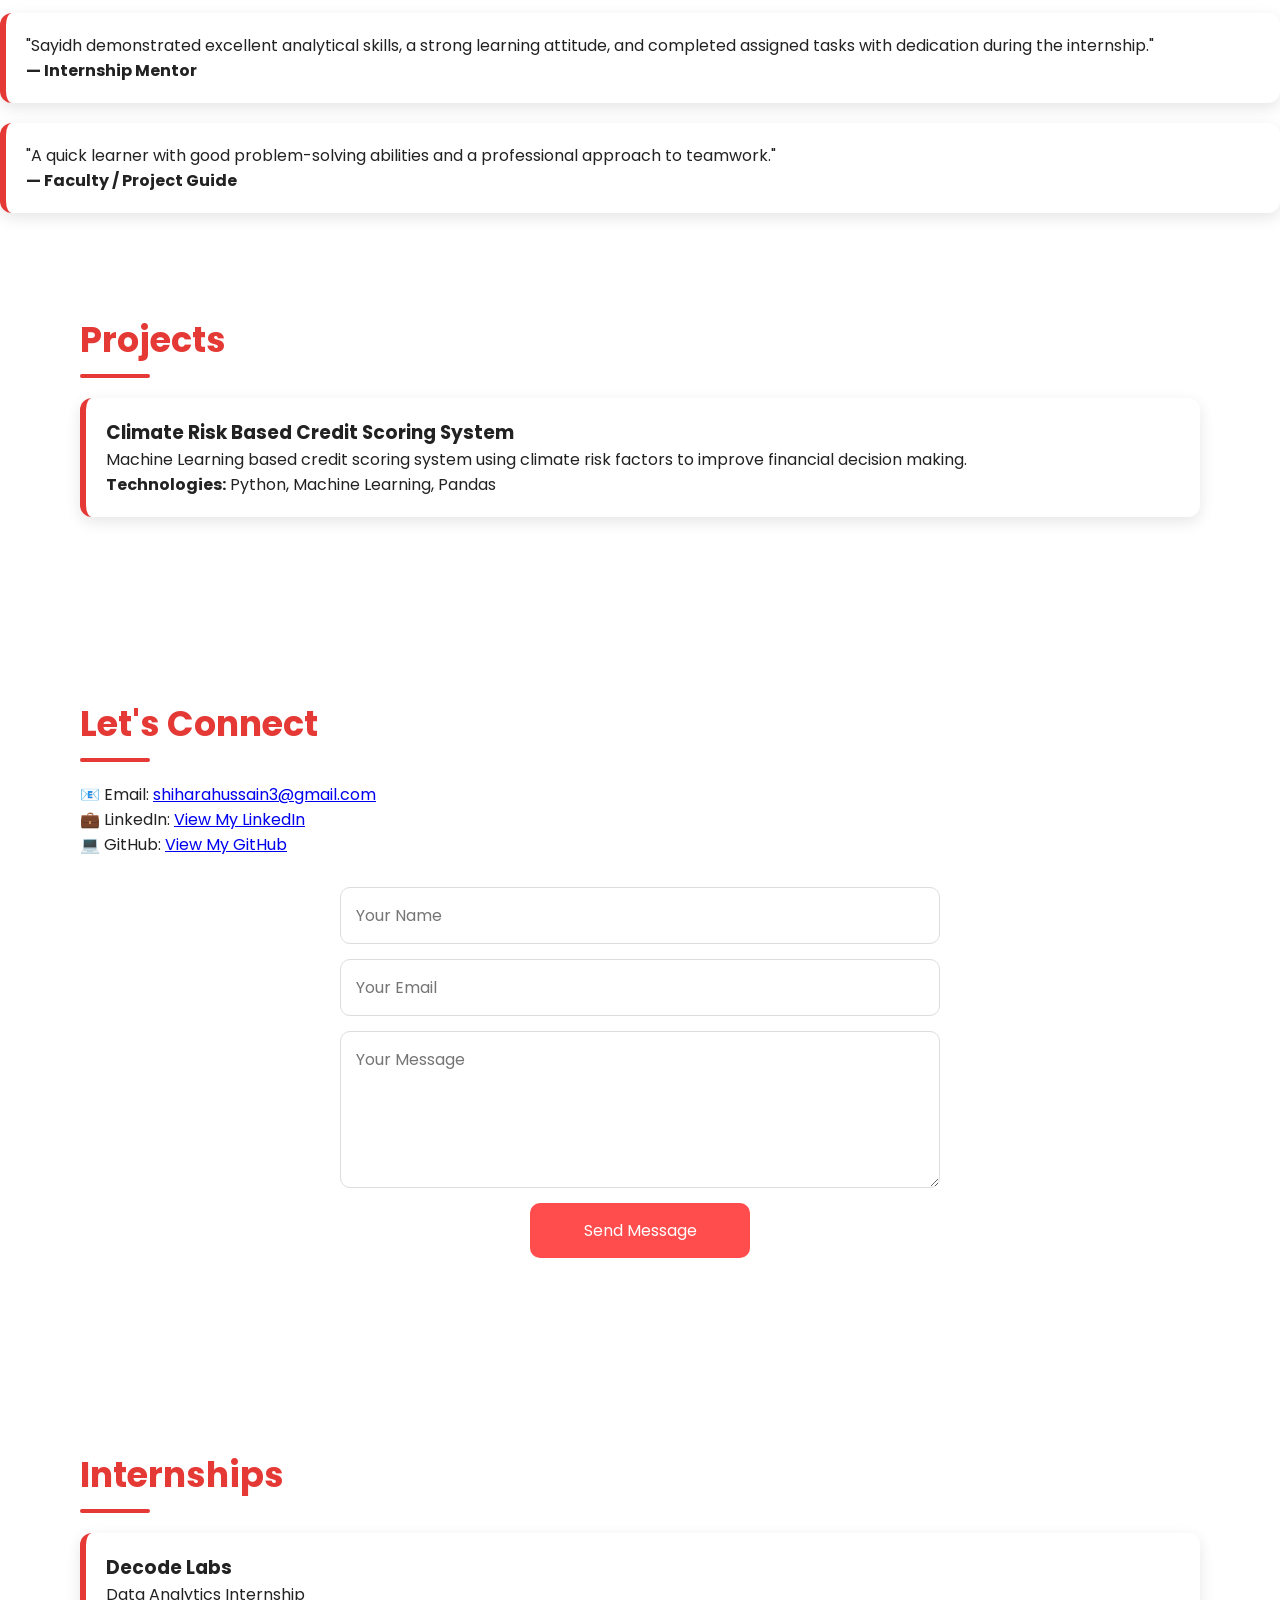
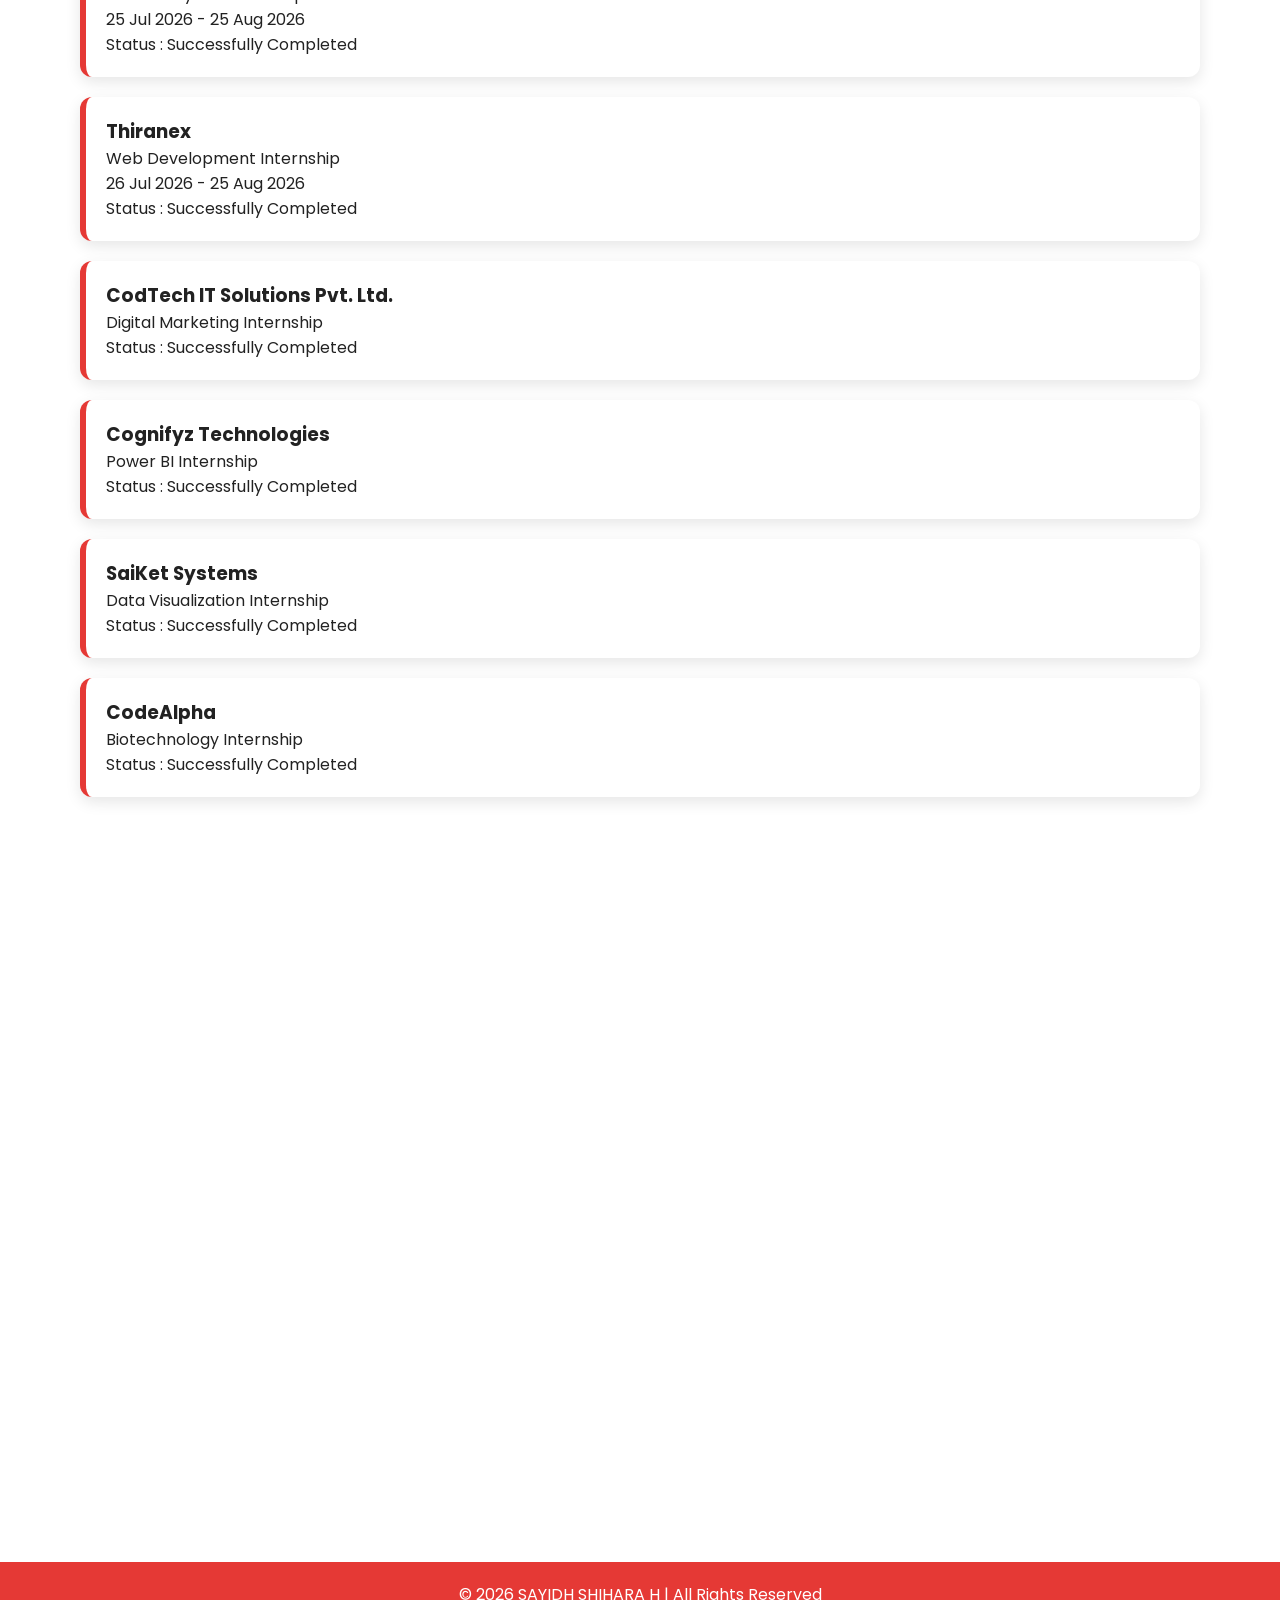
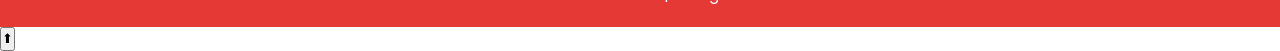
==== commit 79fecb67: "Add files via upload" ====
--- a/index.html
+++ b/index.html
@@ -353,12 +353,16 @@
 <ul>
 <li>Python Programming</li>
 <li>Power BI</li>
-<li>Data Analytics Internship - Decode Labs (Successfully completed)</li>
-<li>Web Development Internship - Thiranex (Successfully completed)</li>
-<li>Digital Marketing Internship - CodTech (Successfully completed)</li>
-<li>Power BI Internship - Cognifyz (Successfully completed)</li>
-<li>Data Visualization Internship - SaiKet (Successfully completed)</li>
-<li>Biotechnology Internship - CodeAlpha (Successfully completed)</li>
+<li>Data Analytics Internship - Decode Labs</li>
+<li>Web Development Internship - Thiranex</li>
+<li>Digital Marketing Internship - CodTech</li>
+<li>Power BI Internship - Cognifyz</li>
+<li>Data Visualization - SaiKet</li>
+<li>Biotechnology - CodeAlpha</li>
+<li>Risk Management - IDigitalpreneur</li>
+<li>Sales Pro - IDigitalpreneur</li>
+<li>Short Videopreneur - IDigitalpreneur</li>
+<li>Marketing Mindset - IDigitalpreneur</li>
 
 </ul>
 
